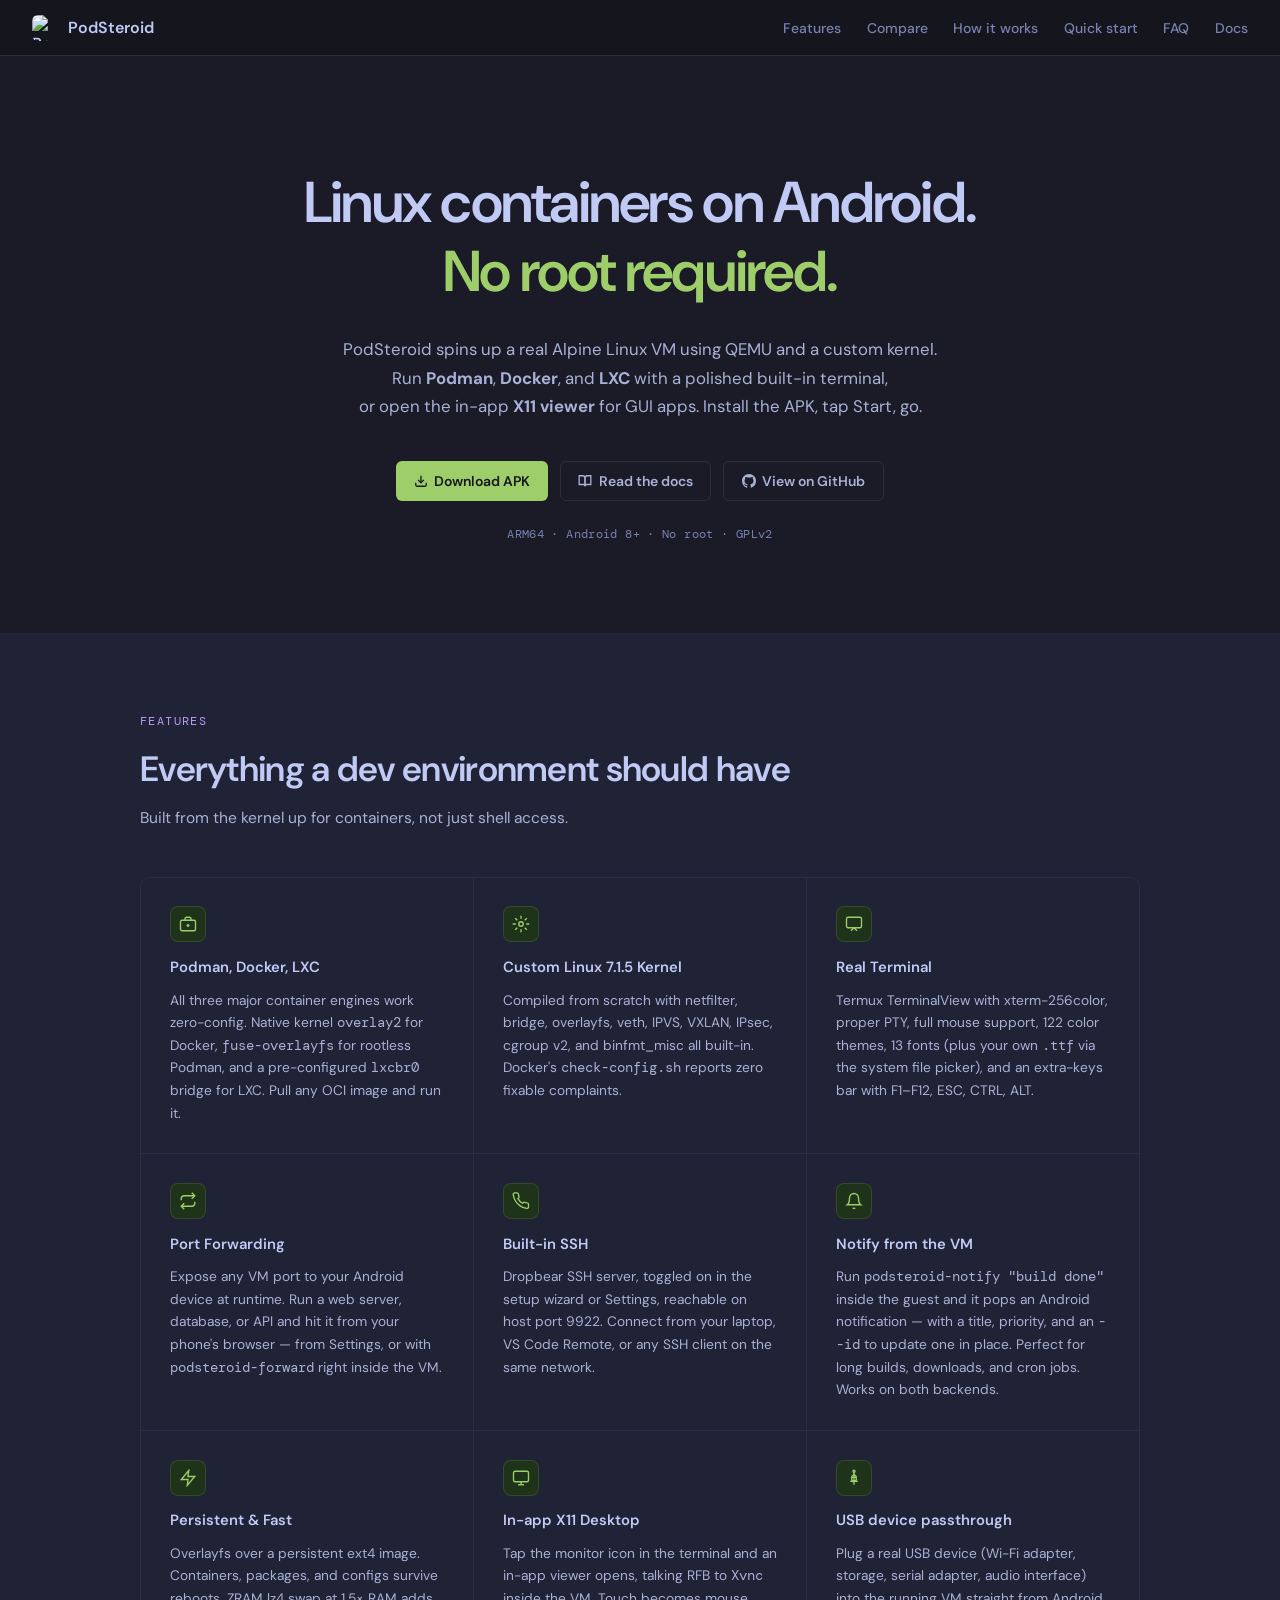
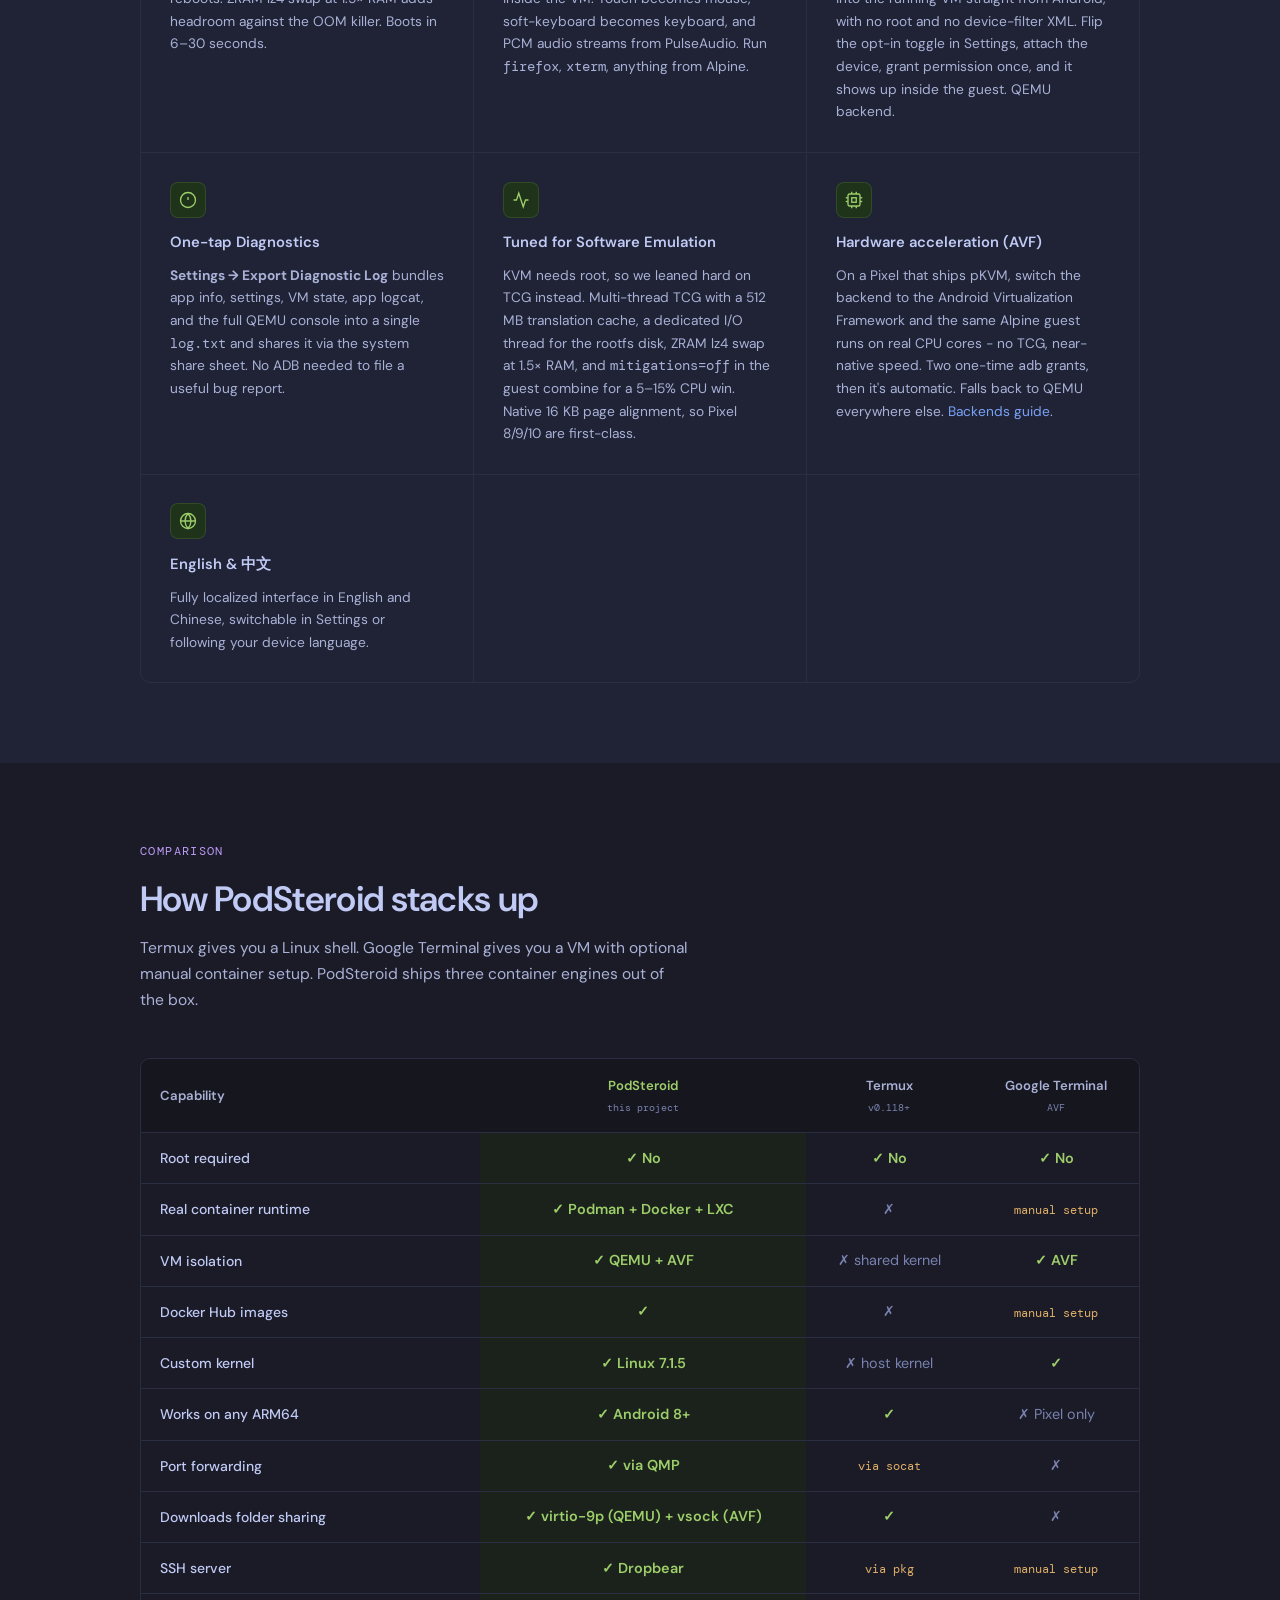
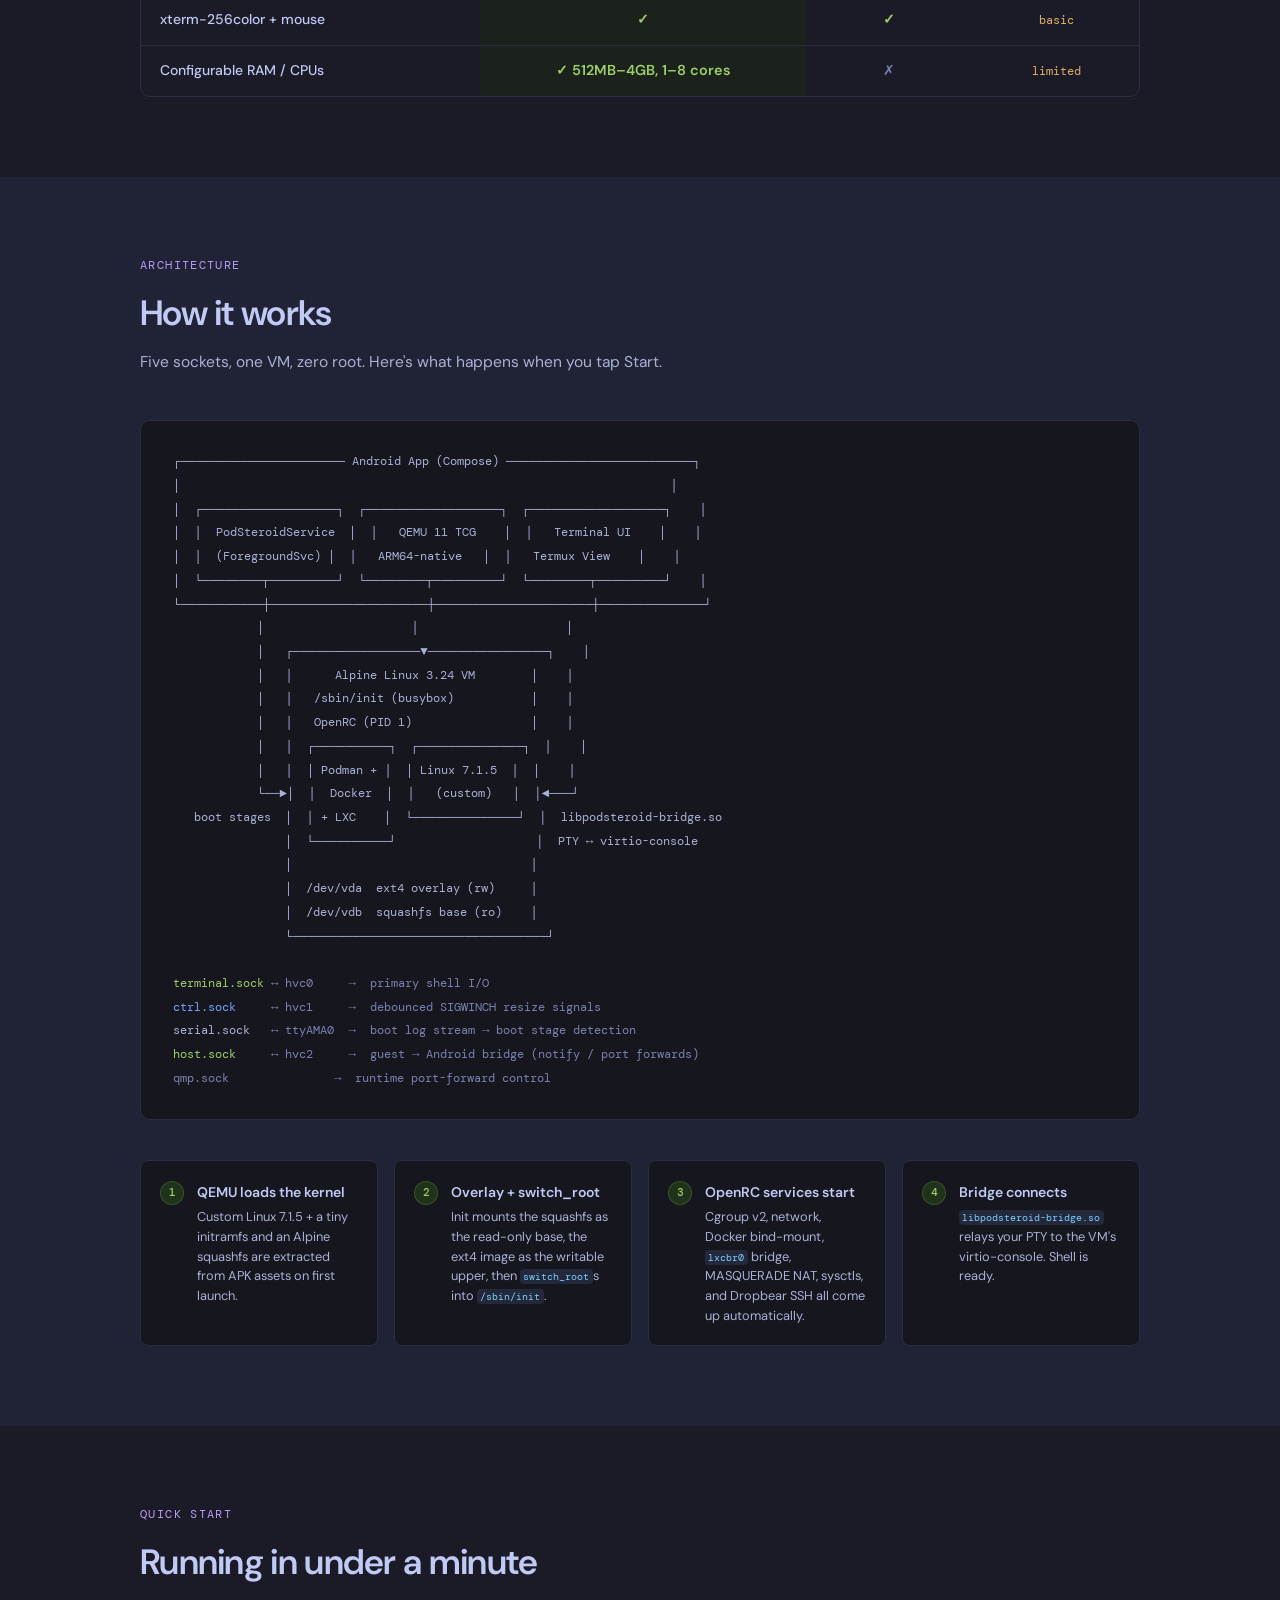
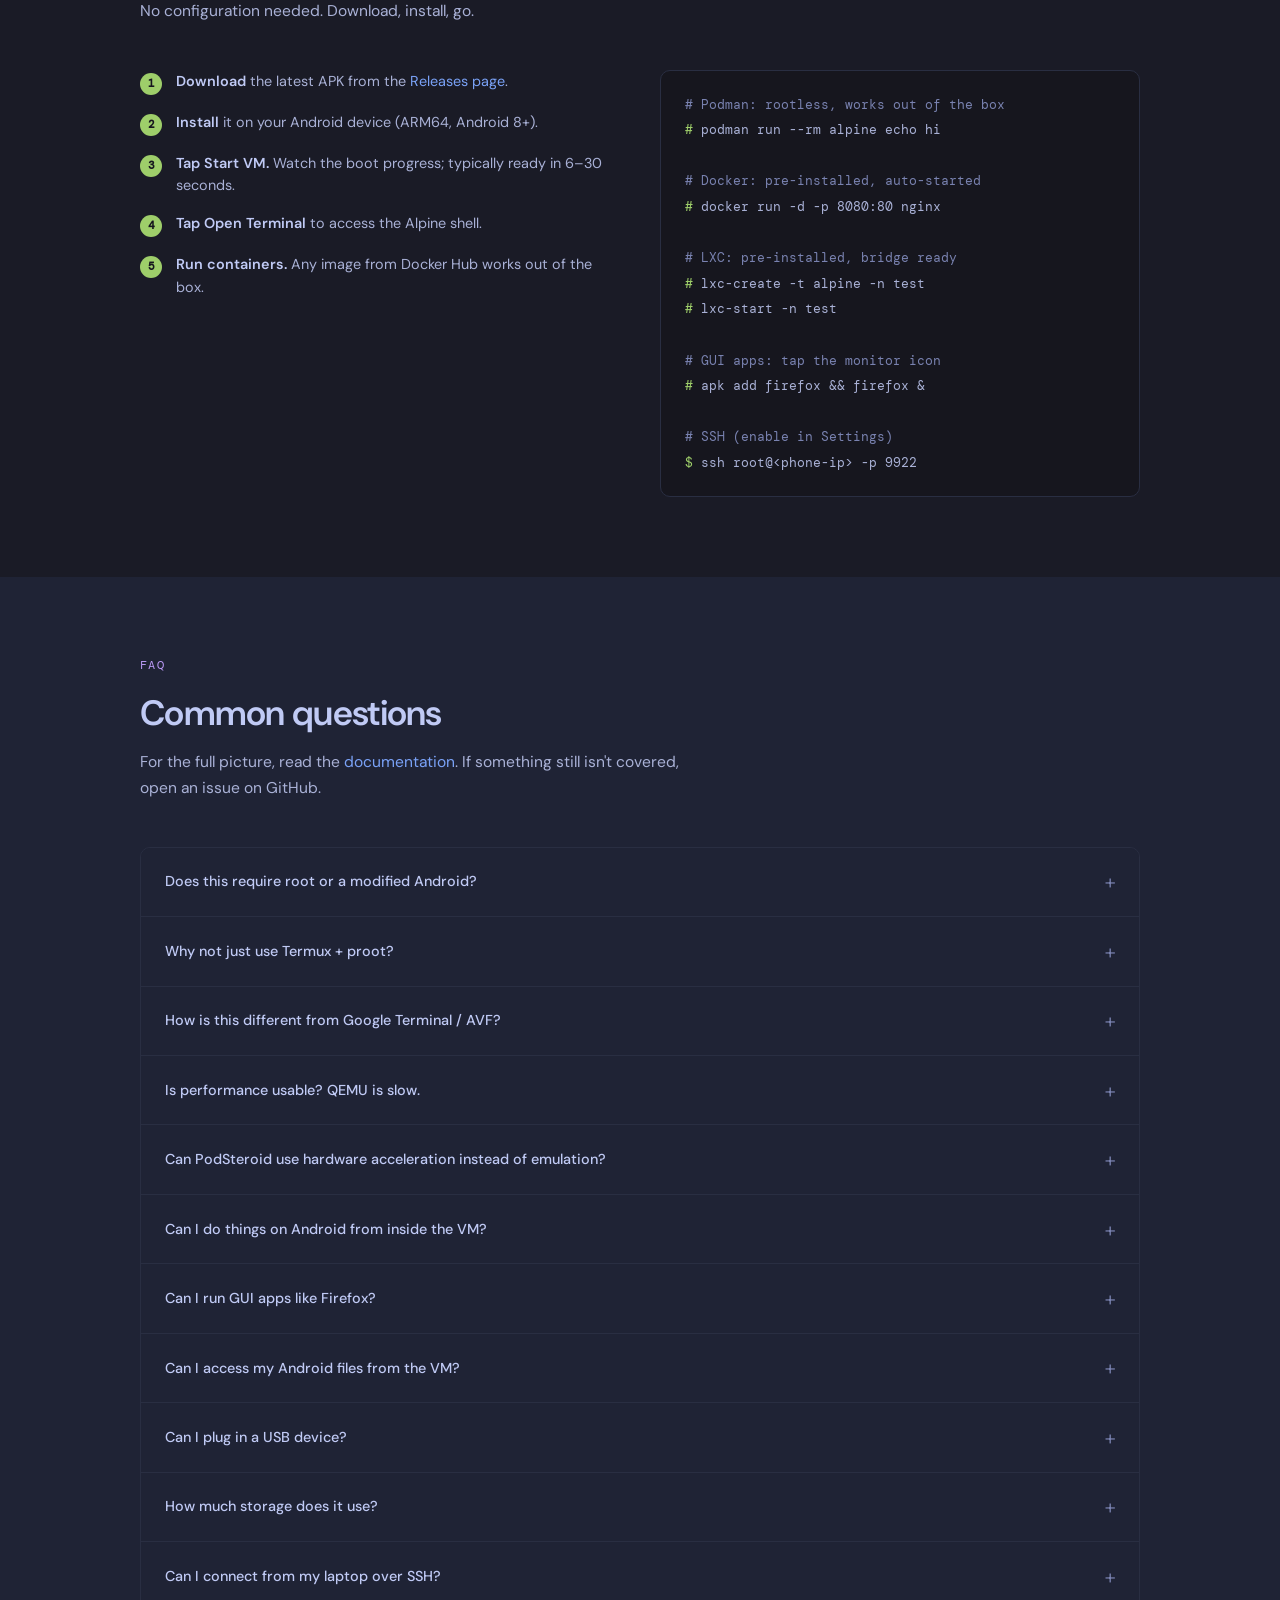
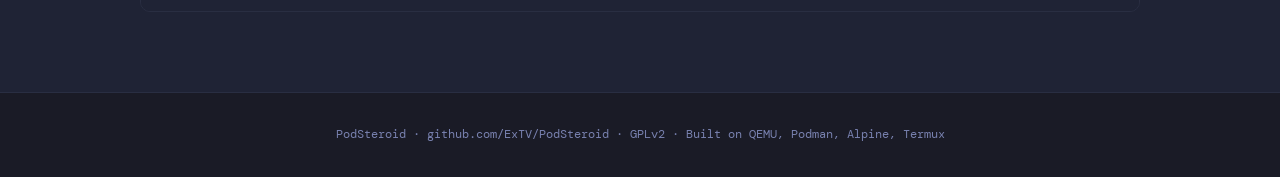
==== docs/index.html @ 6c3970c7 "Initial commit: PodSteroid — remote server management, Fleet & k3s on top of Podroid - Alpine Linux " ====
<!DOCTYPE html>
<html lang="en">
<head>
  <meta charset="UTF-8" />
  <meta name="viewport" content="width=device-width, initial-scale=1.0" />
  <title>PodSteroid: Linux containers on Android, no root required</title>
  <meta name="description" content="PodSteroid runs Podman, Docker, and LXC on Android in a real Alpine Linux VM with a custom Linux 7.1.5 kernel - via QEMU on any ARM64 device, or hardware-accelerated AVF (pKVM) on supported Pixels - plus an in-app X11 desktop for GUI apps. No root, no custom recovery." />
  <meta property="og:title" content="PodSteroid: Linux containers on Android, no root required" />
  <meta property="og:description" content="Spin up a real Alpine Linux VM with a full Podman runtime on any Android 8+ ARM64 device. QEMU software emulation everywhere, or near-native AVF (pKVM) acceleration on supported Pixels. No root, no Magisk." />
  <meta property="og:type" content="website" />
  <meta property="og:url" content="https://extv.github.io/PodSteroid/" />
  <meta property="og:image" content="https://extv.github.io/PodSteroid/logo.png" />
  <meta name="twitter:card" content="summary" />
  <meta name="twitter:title" content="PodSteroid" />
  <meta name="twitter:description" content="Linux containers on Android, no root required." />
  <meta name="twitter:image" content="https://extv.github.io/PodSteroid/logo.png" />
  <link rel="icon" type="image/png" href="logo.png" />
  <link rel="preconnect" href="https://fonts.googleapis.com" />
  <link rel="preconnect" href="https://fonts.gstatic.com" crossorigin />
  <link href="https://fonts.googleapis.com/css2?family=DM+Sans:ital,opsz,wght@0,9..40,300;0,9..40,400;0,9..40,500;0,9..40,600;1,9..40,400&family=DM+Mono:wght@400;500&display=swap" rel="stylesheet" />
  <style>
    *, *::before, *::after { box-sizing: border-box; margin: 0; padding: 0; }

    /* ── Tokyo Night palette ───────────────────────────── */
    :root {
      --bg:        #1a1b26;
      --bg-dark:   #16161e;
      --bg-card:   #1f2335;
      --bg-card2:  #24283b;
      --border:    #292e42;
      --text:      #c0caf5;
      --text-dim:  #a9b1d6;
      --muted:     #7982b0;
      --green:     #9ece6a;
      --green-dim: #1e3319;
      --blue:      #7aa2f7;
      --cyan:      #7dcfff;
      --yellow:    #e0af68;
      --red:       #f7768e;
      --purple:    #bb9af7;
    }

    html { scroll-behavior: smooth; }

    body {
      font-family: 'DM Sans', sans-serif;
      background: var(--bg);
      color: var(--text);
      line-height: 1.6;
      -webkit-font-smoothing: antialiased;
    }

    a { color: var(--blue); text-decoration: none; }
    a:hover { color: var(--cyan); text-decoration: underline; }

    code, pre, .mono { font-family: 'DM Mono', monospace; }

    /* ── NAV ───────────────────────────────────────────── */
    nav {
      position: sticky;
      top: 0;
      z-index: 100;
      display: flex;
      align-items: center;
      justify-content: space-between;
      padding: 0 2rem;
      height: 56px;
      background: rgb(22 22 30 / 0.9);
      backdrop-filter: blur(14px);
      border-bottom: 1px solid var(--border);
    }

    .nav-logo {
      display: flex;
      align-items: center;
      gap: 0.6rem;
      font-weight: 600;
      font-size: 1rem;
      color: var(--text);
      text-decoration: none !important;
    }

    .nav-logo img {
      width: 26px;
      height: 26px;
      border-radius: 6px;
    }

    .nav-links {
      display: flex;
      align-items: center;
      gap: 1.6rem;
      list-style: none;
    }

    .nav-links a {
      color: var(--muted);
      font-size: 0.875rem;
      font-weight: 500;
      white-space: nowrap;
      transition: color 0.15s;
    }

    .nav-links a:hover { color: var(--text-dim); text-decoration: none; }

    .btn {
      display: inline-flex;
      align-items: center;
      gap: 0.4rem;
      padding: 0.5rem 1.1rem;
      border-radius: 6px;
      font-size: 0.875rem;
      font-weight: 600;
      cursor: pointer;
      transition: opacity 0.15s, transform 0.1s;
      text-decoration: none !important;
      font-family: 'DM Sans', sans-serif;
    }

    .btn:hover { opacity: 0.85; transform: translateY(-1px); text-decoration: none; }
    .btn-primary { background: var(--green); color: var(--bg-dark); }
    .btn-ghost   { border: 1px solid var(--border); color: var(--text-dim); background: transparent; }
    .btn-ghost:hover { border-color: var(--muted); color: var(--text); }

    /* ── HERO ──────────────────────────────────────────── */
    #hero {
      padding: 7rem 2rem 5.5rem;
      text-align: center;
      max-width: 760px;
      margin: 0 auto;
    }

    h1 {
      font-size: clamp(2.4rem, 5vw, 3.6rem);
      font-weight: 600;
      line-height: 1.2;
      letter-spacing: -0.03em;
      text-wrap: balance;
      margin-bottom: 1.8rem;
      color: var(--text);
    }

    h1 em {
      font-style: normal;
      color: var(--green);
    }

    .hero-sub {
      font-size: 1.05rem;
      color: var(--text-dim);
      max-width: 100%;
      margin: 0 auto 2.5rem;
      text-wrap: pretty;
      line-height: 1.7;
    }

    .hero-actions {
      display: flex;
      gap: 0.75rem;
      justify-content: center;
      flex-wrap: wrap;
      margin-bottom: 1.5rem;
    }

    .hero-meta {
      font-size: 0.78rem;
      color: var(--muted);
      font-family: 'DM Mono', monospace;
      letter-spacing: 0.03em;
    }

    /* ── SECTIONS ──────────────────────────────────────── */
    section { padding: 5rem 2rem; }

    .container { max-width: 1000px; margin: 0 auto; }

    .section-label {
      font-size: 0.72rem;
      font-family: 'DM Mono', monospace;
      color: var(--purple);
      letter-spacing: 0.12em;
      text-transform: uppercase;
      margin-bottom: 0.6rem;
    }

    h2 {
      font-size: clamp(1.6rem, 3vw, 2.2rem);
      font-weight: 600;
      letter-spacing: -0.02em;
      margin-bottom: 0.55rem;
      color: var(--text);
    }

    .section-sub {
      color: var(--text-dim);
      max-width: 560px;
      font-size: 0.975rem;
      text-wrap: pretty;
      margin-bottom: 2.8rem;
      line-height: 1.65;
    }

    /* ── FEATURES ──────────────────────────────────────── */
    #features { background: var(--bg-card); }

    .features-grid {
      display: grid;
      grid-template-columns: repeat(3, 1fr);
      gap: 1px;
      background: var(--border);
      border: 1px solid var(--border);
      border-radius: 10px;
      overflow: hidden;
    }

    .feature-card {
      background: var(--bg-card);
      padding: 1.8rem;
      display: flex;
      flex-direction: column;
      gap: 0.55rem;
      transition: background 0.15s;
    }

    .feature-card:hover { background: var(--bg-card2); }

    .feature-icon {
      width: 36px;
      height: 36px;
      background: var(--green-dim);
      border: 1px solid rgba(158, 206, 106, 0.15);
      border-radius: 8px;
      display: flex;
      align-items: center;
      justify-content: center;
      margin-bottom: 0.3rem;
      color: var(--green);
    }

    .feature-card h3 {
      font-size: 0.925rem;
      font-weight: 600;
      color: var(--text);
    }

    .feature-card p {
      font-size: 0.858rem;
      color: var(--text-dim);
      line-height: 1.65;
    }

    /* Blank cells that complete the last grid row so trailing cells don't
       show the container's border colour. Card-coloured, non-interactive. */
    .feature-card.filler { pointer-events: none; }

    /* 13 cards: 3-col leaves 2 trailing cells, 2-col leaves 1, 1-col leaves 0.
       Show both fillers at 3-col, one at 2-col, none at 1-col. */
    @media (max-width: 900px) {
      .features-grid { grid-template-columns: repeat(2, 1fr); }
      .feature-card.filler-b { display: none; }
    }
    @media (max-width: 600px) {
      .features-grid { grid-template-columns: 1fr; }
      .feature-card.filler { display: none; }
    }

    /* ── COMPARISON ────────────────────────────────────── */
    #comparison { background: var(--bg); }

    .table-wrap {
      overflow-x: auto;
      border: 1px solid var(--border);
      border-radius: 10px;
    }

    table {
      width: 100%;
      border-collapse: collapse;
      font-size: 0.875rem;
    }

    thead { background: var(--bg-dark); }

    th {
      padding: 1rem 1.2rem;
      text-align: left;
      font-weight: 600;
      font-size: 0.82rem;
      color: var(--text-dim);
      border-bottom: 1px solid var(--border);
    }

    th:not(:first-child) { text-align: center; }
    th.col-podsteroid { color: var(--green); }

    td {
      padding: 0.85rem 1.2rem;
      border-bottom: 1px solid var(--border);
      color: var(--text-dim);
      vertical-align: middle;
    }

    tbody tr:hover td { background: rgb(36 40 59 / 0.5); }
    tr:last-child td  { border-bottom: none; }
    td:not(:first-child) { text-align: center; }

    td.row-label { color: var(--text); font-weight: 500; }
    td.col-podsteroid { background: rgb(28 39 20 / 0.6); }

    .check   { color: var(--green); font-size: 0.9rem; font-weight: 600; }
    .cross   { color: var(--muted); font-size: 0.9rem; }
    .partial { color: var(--yellow); font-size: 0.78rem; font-family: 'DM Mono', monospace; }

    .col-header-wrap {
      display: flex;
      flex-direction: column;
      align-items: center;
      gap: 0.2rem;
    }

    .col-badge {
      font-size: 0.65rem;
      font-weight: 400;
      color: var(--muted);
      font-family: 'DM Mono', monospace;
    }

    /* ── HOW IT WORKS ──────────────────────────────────── */
    #how { background: var(--bg-card); }

    .arch-diagram {
      background: var(--bg-dark);
      border: 1px solid var(--border);
      border-radius: 10px;
      padding: 1.8rem 2rem;
      font-family: 'DM Mono', monospace;
      font-size: 0.78rem;
      line-height: 1.9;
      color: var(--muted);
      overflow-x: auto;
      white-space: pre;
    }

    .arch-green { color: var(--green); }
    .arch-blue  { color: var(--blue); }
    .arch-white { color: var(--text-dim); }

    .steps {
      display: grid;
      grid-template-columns: repeat(auto-fill, minmax(220px, 1fr));
      gap: 1rem;
      margin-top: 2.5rem;
    }

    .step {
      background: var(--bg-dark);
      border: 1px solid var(--border);
      border-radius: 8px;
      padding: 1.2rem;
      display: flex;
      gap: 0.8rem;
    }

    .step-num {
      flex-shrink: 0;
      width: 24px;
      height: 24px;
      border-radius: 50%;
      background: var(--green-dim);
      border: 1px solid rgba(158, 206, 106, 0.2);
      color: var(--green);
      font-size: 0.7rem;
      font-family: 'DM Mono', monospace;
      font-weight: 500;
      display: flex;
      align-items: center;
      justify-content: center;
      flex-shrink: 0;
    }

    .step-body h4 {
      font-size: 0.875rem;
      font-weight: 600;
      margin-bottom: 0.25rem;
      color: var(--text);
    }

    .step-body p {
      font-size: 0.8rem;
      color: var(--text-dim);
      line-height: 1.55;
    }

    .step-body code {
      font-family: 'DM Mono', monospace;
      font-size: 0.78em;
      background: var(--bg-card2);
      color: var(--cyan);
      padding: 0.1em 0.35em;
      border-radius: 4px;
    }

    /* ── QUICK START ───────────────────────────────────── */
    #quickstart { background: var(--bg); }

    .qs-grid {
      display: grid;
      grid-template-columns: 1fr 1fr;
      gap: 2.5rem;
      align-items: start;
    }

    @media (max-width: 640px) {
      .qs-grid { grid-template-columns: 1fr; }
    }

    .qs-steps {
      display: flex;
      flex-direction: column;
      gap: 1rem;
    }

    .qs-step {
      display: flex;
      gap: 0.85rem;
      align-items: flex-start;
    }

    .qs-step-num {
      flex-shrink: 0;
      width: 22px;
      height: 22px;
      border-radius: 50%;
      background: var(--green);
      color: var(--bg-dark);
      font-size: 0.7rem;
      font-family: 'DM Mono', monospace;
      font-weight: 700;
      display: flex;
      align-items: center;
      justify-content: center;
      margin-top: 3px;
    }

    .qs-step p { font-size: 0.9rem; color: var(--text-dim); line-height: 1.55; }
    .qs-step strong { color: var(--text); font-weight: 600; }
    .qs-step a { color: var(--blue); }

    .code-block {
      background: var(--bg-dark);
      border: 1px solid var(--border);
      border-radius: 10px;
      padding: 1.3rem 1.5rem;
      font-family: 'DM Mono', monospace;
      font-size: 0.8rem;
      line-height: 2;
      color: var(--muted);
      overflow-x: auto;
      white-space: pre;
    }

    .c-prompt  { color: var(--green); user-select: none; }
    .c-comment { color: var(--muted); }
    .c-cmd     { color: var(--text-dim); }

    /* ── FAQ ───────────────────────────────────────────── */
    #faq { background: var(--bg-card); }

    .faq-list {
      border: 1px solid var(--border);
      border-radius: 10px;
      overflow: hidden;
    }

    details {
      border-bottom: 1px solid var(--border);
      background: var(--bg-card);
      transition: background 0.15s;
    }

    details[open] { background: var(--bg-card2); }
    details:last-child { border-bottom: none; }

    summary {
      padding: 1.1rem 1.5rem;
      font-size: 0.9rem;
      font-weight: 500;
      color: var(--text);
      cursor: pointer;
      list-style: none;
      display: flex;
      align-items: center;
      justify-content: space-between;
      gap: 1rem;
      transition: color 0.15s;
    }

    summary::-webkit-details-marker { display: none; }
    summary:hover { color: var(--blue); }

    summary::after {
      content: '+';
      font-size: 1.3rem;
      font-weight: 300;
      color: var(--muted);
      flex-shrink: 0;
    }

    details[open] summary::after { content: '−'; color: var(--blue); }

    .faq-answer {
      padding: 0 1.5rem 1.2rem;
      font-size: 0.875rem;
      color: var(--text-dim);
      line-height: 1.75;
    }

    .faq-answer code {
      background: var(--bg-dark);
      border: 1px solid var(--border);
      padding: 0.1em 0.4em;
      border-radius: 4px;
      font-size: 0.82em;
      color: var(--cyan);
    }

    /* ── FOOTER ────────────────────────────────────────── */
    footer {
      border-top: 1px solid var(--border);
      padding: 2rem;
      text-align: center;
      font-size: 0.78rem;
      color: var(--muted);
      font-family: 'DM Mono', monospace;
    }

    footer a { color: var(--muted); }
    footer a:hover { color: var(--text-dim); text-decoration: none; }

    /* ── RESPONSIVE ────────────────────────────────────── */
    @media (max-width: 600px) {
      nav .nav-links { display: none; }
      .arch-diagram  { font-size: 0.62rem; }
    }
  </style>
</head>
<body>

<!-- NAV -->
<nav>
  <a href="" class="nav-logo">
    <img src="logo.png" alt="PodSteroid" />
    PodSteroid
  </a>
  <ul class="nav-links">
    <li><a href="#features">Features</a></li>
    <li><a href="#comparison">Compare</a></li>
    <li><a href="#how">How it works</a></li>
    <li><a href="#quickstart">Quick start</a></li>
    <li><a href="#faq">FAQ</a></li>
    <li><a href="guide/">Docs</a></li>
  </ul>
</nav>

<!-- HERO -->
<section id="hero">
  <h1>Linux containers on Android.<br /><em>No root required.</em></h1>
  <p class="hero-sub">
    PodSteroid spins up a real Alpine Linux VM using QEMU and a custom&nbsp;kernel.<br />
    Run <strong>Podman</strong>, <strong>Docker</strong>, and <strong>LXC</strong> with a polished built-in terminal,<br />
    or open the in-app <strong>X11 viewer</strong> for GUI apps. Install the APK, tap Start, go.
  </p>
  <div class="hero-actions">
    <a href="/releases" class="btn btn-primary">
      <svg width="14" height="14" fill="none" stroke="currentColor" stroke-width="2.2" viewBox="0 0 24 24"><path d="M21 15v4a2 2 0 0 1-2 2H5a2 2 0 0 1-2-2v-4"/><polyline points="7 10 12 15 17 10"/><line x1="12" y1="15" x2="12" y2="3"/></svg>
      Download APK
    </a>
    <a href="guide/" class="btn btn-ghost">
      <svg width="14" height="14" fill="none" stroke="currentColor" stroke-width="2.2" viewBox="0 0 24 24"><path d="M2 3h6a4 4 0 0 1 4 4v14a3 3 0 0 0-3-3H2z"/><path d="M22 3h-6a4 4 0 0 0-4 4v14a3 3 0 0 1 3-3h7z"/></svg>
      Read the docs
    </a>
    <a href="" class="btn btn-ghost">
      <svg width="14" height="14" viewBox="0 0 24 24" fill="currentColor"><path d="M12 0C5.37 0 0 5.37 0 12c0 5.31 3.435 9.795 8.205 11.385.6.105.825-.255.825-.57 0-.285-.015-1.23-.015-2.235-3.015.555-3.795-.735-4.035-1.41-.135-.345-.72-1.41-1.23-1.695-.42-.225-1.02-.78-.015-.795.945-.015 1.62.87 1.845 1.23 1.08 1.815 2.805 1.305 3.495.99.105-.78.42-1.305.765-1.605-2.67-.3-5.46-1.335-5.46-5.925 0-1.305.465-2.385 1.23-3.225-.12-.3-.54-1.53.12-3.18 0 0 1.005-.315 3.3 1.23.96-.27 1.98-.405 3-.405s2.04.135 3 .405c2.295-1.56 3.3-1.23 3.3-1.23.66 1.65.24 2.88.12 3.18.765.84 1.23 1.905 1.23 3.225 0 4.605-2.805 5.625-5.475 5.925.435.375.81 1.095.81 2.22 0 1.605-.015 2.895-.015 3.3 0 .315.225.69.825.57A12.02 12.02 0 0 0 24 12c0-6.63-5.37-12-12-12z"/></svg>
      View on GitHub
    </a>
  </div>
  <p class="hero-meta">ARM64 · Android 8+ · No root · GPLv2</p>
</section>

<!-- FEATURES -->
<section id="features">
  <div class="container">
    <p class="section-label">Features</p>
    <h2>Everything a dev environment should have</h2>
    <p class="section-sub">Built from the kernel up for containers, not just shell access.</p>

    <div class="features-grid">

      <div class="feature-card">
        <div class="feature-icon">
          <svg width="18" height="18" fill="none" stroke="currentColor" stroke-width="1.8" viewBox="0 0 24 24"><rect x="2" y="7" width="20" height="14" rx="2"/><path d="M16 7V5a2 2 0 0 0-2-2h-4a2 2 0 0 0-2 2v2"/><line x1="12" y1="12" x2="12" y2="16"/><line x1="10" y1="14" x2="14" y2="14"/></svg>
        </div>
        <h3>Podman, Docker, LXC</h3>
        <p>All three major container engines work zero-config. Native kernel <code>overlay2</code> for Docker, <code>fuse-overlayfs</code> for rootless Podman, and a pre-configured <code>lxcbr0</code> bridge for LXC. Pull any OCI image and run it.</p>
      </div>

      <div class="feature-card">
        <div class="feature-icon">
          <svg width="18" height="18" fill="none" stroke="currentColor" stroke-width="1.8" viewBox="0 0 24 24"><circle cx="12" cy="12" r="3"/><path d="M12 1v4M12 19v4M4.22 4.22l2.83 2.83M16.95 16.95l2.83 2.83M1 12h4M19 12h4M4.22 19.78l2.83-2.83M16.95 7.05l2.83-2.83"/></svg>
        </div>
        <h3>Custom Linux 7.1.5 Kernel</h3>
        <p>Compiled from scratch with netfilter, bridge, overlayfs, veth, IPVS, VXLAN, IPsec, cgroup v2, and binfmt_misc all built-in. Docker's <code>check-config.sh</code> reports zero fixable complaints.</p>
      </div>

      <div class="feature-card">
        <div class="feature-icon">
          <svg width="18" height="18" fill="none" stroke="currentColor" stroke-width="1.8" viewBox="0 0 24 24"><rect x="2" y="3" width="20" height="14" rx="2"/><polyline points="8 21 12 17 16 21"/></svg>
        </div>
        <h3>Real Terminal</h3>
        <p>Termux TerminalView with xterm-256color, proper PTY, full mouse support, 122 color themes, 13 fonts (plus your own <code>.ttf</code> via the system file picker), and an extra-keys bar with F1–F12, ESC, CTRL, ALT.</p>
      </div>

      <div class="feature-card">
        <div class="feature-icon">
          <svg width="18" height="18" fill="none" stroke="currentColor" stroke-width="1.8" viewBox="0 0 24 24"><polyline points="17 1 21 5 17 9"/><path d="M3 11V9a4 4 0 0 1 4-4h14"/><polyline points="7 23 3 19 7 15"/><path d="M21 13v2a4 4 0 0 1-4 4H3"/></svg>
        </div>
        <h3>Port Forwarding</h3>
        <p>Expose any VM port to your Android device at runtime. Run a web server, database, or API and hit it from your phone's browser — from Settings, or with <code>podsteroid-forward</code> right inside the VM.</p>
      </div>

      <div class="feature-card">
        <div class="feature-icon">
          <svg width="18" height="18" fill="none" stroke="currentColor" stroke-width="1.8" viewBox="0 0 24 24"><path d="M22 16.92v3a2 2 0 0 1-2.18 2 19.79 19.79 0 0 1-8.63-3.07A19.5 19.5 0 0 1 4.69 12 19.79 19.79 0 0 1 1.63 3.42 2 2 0 0 1 3.6 1.24h3a2 2 0 0 1 2 1.72c.127.96.361 1.903.7 2.81a2 2 0 0 1-.45 2.11L7.91 8.84a16 16 0 0 0 6.29 6.29l.96-.96a2 2 0 0 1 2.11-.45c.907.339 1.85.573 2.81.7A2 2 0 0 1 22 16.92z"/></svg>
        </div>
        <h3>Built-in SSH</h3>
        <p>Dropbear SSH server, toggled on in the setup wizard or Settings, reachable on host port 9922. Connect from your laptop, VS Code Remote, or any SSH client on the same network.</p>
      </div>

      <div class="feature-card">
        <div class="feature-icon">
          <svg width="18" height="18" fill="none" stroke="currentColor" stroke-width="1.8" viewBox="0 0 24 24"><path d="M18 8A6 6 0 0 0 6 8c0 7-3 9-3 9h18s-3-2-3-9"/><path d="M13.73 21a2 2 0 0 1-3.46 0"/></svg>
        </div>
        <h3>Notify from the VM</h3>
        <p>Run <code>podsteroid-notify "build done"</code> inside the guest and it pops an Android notification — with a title, priority, and an <code>--id</code> to update one in place. Perfect for long builds, downloads, and cron jobs. Works on both backends.</p>
      </div>

      <div class="feature-card">
        <div class="feature-icon">
          <svg width="18" height="18" fill="none" stroke="currentColor" stroke-width="1.8" viewBox="0 0 24 24"><path d="M13 2L3 14h9l-1 8 10-12h-9l1-8z"/></svg>
        </div>
        <h3>Persistent &amp; Fast</h3>
        <p>Overlayfs over a persistent ext4 image. Containers, packages, and configs survive reboots. ZRAM lz4 swap at 1.5× RAM adds headroom against the OOM killer. Boots in 6–30 seconds.</p>
      </div>

      <div class="feature-card">
        <div class="feature-icon">
          <svg width="18" height="18" fill="none" stroke="currentColor" stroke-width="1.8" viewBox="0 0 24 24"><rect x="2" y="3" width="20" height="14" rx="2"/><line x1="8" y1="21" x2="16" y2="21"/><line x1="12" y1="17" x2="12" y2="21"/></svg>
        </div>
        <h3>In-app X11 Desktop</h3>
        <p>Tap the monitor icon in the terminal and an in-app viewer opens, talking RFB to <code>Xvnc</code> inside the VM. Touch becomes mouse, soft-keyboard becomes keyboard, and PCM audio streams from PulseAudio. Run <code>firefox</code>, <code>xterm</code>, anything from Alpine.</p>
      </div>

      <div class="feature-card">
        <div class="feature-icon">
          <svg width="18" height="18" fill="none" stroke="currentColor" stroke-width="1.8" viewBox="0 0 24 24"><circle cx="12" cy="3" r="1.4"/><path d="M12 4.4V21"/><path d="M8.5 10.5 12 7l3.5 3.5"/><rect x="9" y="11" width="6" height="4.5" rx="1"/><path d="M7 16.5h10"/></svg>
        </div>
        <h3>USB device passthrough</h3>
        <p>Plug a real USB device (Wi-Fi adapter, storage, serial adapter, audio interface) into the running VM straight from Android, with no root and no device-filter XML. Flip the opt-in toggle in Settings, attach the device, grant permission once, and it shows up inside the guest. QEMU backend.</p>
      </div>

      <div class="feature-card">
        <div class="feature-icon">
          <svg width="18" height="18" fill="none" stroke="currentColor" stroke-width="1.8" viewBox="0 0 24 24"><circle cx="12" cy="12" r="10"/><line x1="12" y1="8" x2="12" y2="12"/><line x1="12" y1="16" x2="12.01" y2="16"/></svg>
        </div>
        <h3>One-tap Diagnostics</h3>
        <p><strong>Settings → Export Diagnostic Log</strong> bundles app info, settings, VM state, app logcat, and the full QEMU console into a single <code>log.txt</code> and shares it via the system share sheet. No ADB needed to file a useful bug report.</p>
      </div>

      <div class="feature-card">
        <div class="feature-icon">
          <svg width="18" height="18" fill="none" stroke="currentColor" stroke-width="1.8" viewBox="0 0 24 24"><polyline points="22 12 18 12 15 21 9 3 6 12 2 12"/></svg>
        </div>
        <h3>Tuned for Software Emulation</h3>
        <p>KVM needs root, so we leaned hard on TCG instead. Multi-thread TCG with a 512 MB translation cache, a dedicated I/O thread for the rootfs disk, ZRAM lz4 swap at 1.5× RAM, and <code>mitigations=off</code> in the guest combine for a 5–15% CPU win. Native 16 KB page alignment, so Pixel 8/9/10 are first-class.</p>
      </div>

      <div class="feature-card">
        <div class="feature-icon">
          <svg width="18" height="18" fill="none" stroke="currentColor" stroke-width="1.8" viewBox="0 0 24 24"><rect x="4" y="4" width="16" height="16" rx="2"/><rect x="9" y="9" width="6" height="6"/><line x1="9" y1="1" x2="9" y2="4"/><line x1="15" y1="1" x2="15" y2="4"/><line x1="9" y1="20" x2="9" y2="23"/><line x1="15" y1="20" x2="15" y2="23"/><line x1="20" y1="9" x2="23" y2="9"/><line x1="20" y1="14" x2="23" y2="14"/><line x1="1" y1="9" x2="4" y2="9"/><line x1="1" y1="14" x2="4" y2="14"/></svg>
        </div>
        <h3>Hardware acceleration (AVF)</h3>
        <p>On a Pixel that ships pKVM, switch the backend to the Android Virtualization Framework and the same Alpine guest runs on real CPU cores - no TCG, near-native speed. Two one-time <code>adb</code> grants, then it's automatic. Falls back to QEMU everywhere else. <a href="guide/backends.html">Backends guide</a>.</p>
      </div>

      <div class="feature-card">
        <div class="feature-icon">
          <svg width="18" height="18" fill="none" stroke="currentColor" stroke-width="1.8" viewBox="0 0 24 24"><circle cx="12" cy="12" r="10"/><line x1="2" y1="12" x2="22" y2="12"/><path d="M12 2a15.3 15.3 0 0 1 4 10 15.3 15.3 0 0 1-4 10 15.3 15.3 0 0 1-4-10 15.3 15.3 0 0 1 4-10z"/></svg>
        </div>
        <h3>English &amp; 中文</h3>
        <p>Fully localized interface in English and Chinese, switchable in Settings or following your device language.</p>
      </div>

      <div class="feature-card filler filler-a" aria-hidden="true"></div>
      <div class="feature-card filler filler-b" aria-hidden="true"></div>

    </div>
  </div>
</section>

<!-- COMPARISON -->
<section id="comparison">
  <div class="container">
    <p class="section-label">Comparison</p>
    <h2>How PodSteroid stacks up</h2>
    <p class="section-sub">Termux gives you a Linux shell. Google Terminal gives you a VM with optional manual container setup. PodSteroid ships three container engines out of the box.</p>

    <div class="table-wrap">
      <table>
        <thead>
          <tr>
            <th style="width:34%">Capability</th>
            <th class="col-podsteroid">
              <div class="col-header-wrap">
                PodSteroid
                <span class="col-badge">this project</span>
              </div>
            </th>
            <th>
              <div class="col-header-wrap">
                Termux
                <span class="col-badge">v0.118+</span>
              </div>
            </th>
            <th>
              <div class="col-header-wrap">
                Google Terminal
                <span class="col-badge">AVF</span>
              </div>
            </th>
          </tr>
        </thead>
        <tbody>
          <tr>
            <td class="row-label">Root required</td>
            <td class="col-podsteroid"><span class="check">✓ No</span></td>
            <td><span class="check">✓ No</span></td>
            <td><span class="check">✓ No</span></td>
          </tr>
          <tr>
            <td class="row-label">Real container runtime</td>
            <td class="col-podsteroid"><span class="check">✓ Podman + Docker + LXC</span></td>
            <td><span class="cross">✗</span></td>
            <td><span class="partial">manual setup</span></td>
          </tr>
          <tr>
            <td class="row-label">VM isolation</td>
            <td class="col-podsteroid"><span class="check">✓ QEMU + AVF</span></td>
            <td><span class="cross">✗ shared kernel</span></td>
            <td><span class="check">✓ AVF</span></td>
          </tr>
          <tr>
            <td class="row-label">Docker Hub images</td>
            <td class="col-podsteroid"><span class="check">✓</span></td>
            <td><span class="cross">✗</span></td>
            <td><span class="partial">manual setup</span></td>
          </tr>
          <tr>
            <td class="row-label">Custom kernel</td>
            <td class="col-podsteroid"><span class="check">✓ Linux 7.1.5</span></td>
            <td><span class="cross">✗ host kernel</span></td>
            <td><span class="check">✓</span></td>
          </tr>
          <tr>
            <td class="row-label">Works on any ARM64</td>
            <td class="col-podsteroid"><span class="check">✓ Android 8+</span></td>
            <td><span class="check">✓</span></td>
            <td><span class="cross">✗ Pixel only</span></td>
          </tr>
          <tr>
            <td class="row-label">Port forwarding</td>
            <td class="col-podsteroid"><span class="check">✓ via QMP</span></td>
            <td><span class="partial">via socat</span></td>
            <td><span class="cross">✗</span></td>
          </tr>
          <tr>
            <td class="row-label">Downloads folder sharing</td>
            <td class="col-podsteroid"><span class="check">✓ virtio-9p (QEMU) + vsock (AVF)</span></td>
            <td><span class="check">✓</span></td>
            <td><span class="cross">✗</span></td>
          </tr>
          <tr>
            <td class="row-label">SSH server</td>
            <td class="col-podsteroid"><span class="check">✓ Dropbear</span></td>
            <td><span class="partial">via pkg</span></td>
            <td><span class="partial">manual setup</span></td>
          </tr>
          <tr>
            <td class="row-label">xterm-256color + mouse</td>
            <td class="col-podsteroid"><span class="check">✓</span></td>
            <td><span class="check">✓</span></td>
            <td><span class="partial">basic</span></td>
          </tr>
          <tr>
            <td class="row-label">Configurable RAM / CPUs</td>
            <td class="col-podsteroid"><span class="check">✓ 512MB–4GB, 1–8 cores</span></td>
            <td><span class="cross">✗</span></td>
            <td><span class="partial">limited</span></td>
          </tr>
        </tbody>
      </table>
    </div>
  </div>
</section>

<!-- HOW IT WORKS -->
<section id="how">
  <div class="container">
    <p class="section-label">Architecture</p>
    <h2>How it works</h2>
    <p class="section-sub">Five sockets, one VM, zero root. Here's what happens when you tap Start.</p>

    <div class="arch-diagram"><span class="arch-white">┌────────────────────── Android App (Compose) ─────────────────────────┐
│                                                                      │
│  ┌──────────────────┐  ┌──────────────────┐  ┌──────────────────┐    │
│  │  PodSteroidService  │  │   QEMU 11 TCG    │  │   Terminal UI    │    │
│  │  (ForegroundSvc) │  │   ARM64-native   │  │   Termux View    │    │
│  └────────┬─────────┘  └────────┬─────────┘  └────────┬─────────┘    │
└───────────┼─────────────────────┼─────────────────────┼──────────────┘
            │                     │                     │
            │   ┌─────────────────▼────────────────┐    │
            │   │      Alpine Linux 3.24 VM        │    │
            │   │   /sbin/init (busybox)           │    │
            │   │   OpenRC (PID 1)                 │    │
            │   │  ┌──────────┐  ┌──────────────┐  │    │
            │   │  │ Podman + │  │ Linux 7.1.5  │  │    │
            └──►│  │  Docker  │  │   (custom)   │  │◄───┘
   boot stages  │  │ + LXC    │  └──────────────┘  │  libpodsteroid-bridge.so
                │  └──────────┘                    │  PTY ↔ virtio-console
                │                                  │
                │  /dev/vda  ext4 overlay (rw)     │
                │  /dev/vdb  squashfs base (ro)    │
                └──────────────────────────────────┘</span>

<span class="arch-green">terminal.sock</span> ↔ hvc0     →  primary shell I/O
<span class="arch-blue">ctrl.sock    </span> ↔ hvc1     →  debounced SIGWINCH resize signals
<span class="arch-white">serial.sock  </span> ↔ ttyAMA0  →  boot log stream → boot stage detection
<span class="arch-green">host.sock    </span> ↔ hvc2     →  guest → Android bridge (notify / port forwards)
qmp.sock               →  runtime port-forward control</div>

    <div class="steps">
      <div class="step">
        <div class="step-num">1</div>
        <div class="step-body">
          <h4>QEMU loads the kernel</h4>
          <p>Custom Linux 7.1.5 + a tiny initramfs and an Alpine squashfs are extracted from APK assets on first launch.</p>
        </div>
      </div>
      <div class="step">
        <div class="step-num">2</div>
        <div class="step-body">
          <h4>Overlay + switch_root</h4>
          <p>Init mounts the squashfs as the read-only base, the ext4 image as the writable upper, then <code>switch_root</code>s into <code>/sbin/init</code>.</p>
        </div>
      </div>
      <div class="step">
        <div class="step-num">3</div>
        <div class="step-body">
          <h4>OpenRC services start</h4>
          <p>Cgroup v2, network, Docker bind-mount, <code>lxcbr0</code> bridge, MASQUERADE NAT, sysctls, and Dropbear SSH all come up automatically.</p>
        </div>
      </div>
      <div class="step">
        <div class="step-num">4</div>
        <div class="step-body">
          <h4>Bridge connects</h4>
          <p><code>libpodsteroid-bridge.so</code> relays your PTY to the VM's virtio-console. Shell is ready.</p>
        </div>
      </div>
    </div>
  </div>
</section>

<!-- QUICK START -->
<section id="quickstart">
  <div class="container">
    <p class="section-label">Quick start</p>
    <h2>Running in under a minute</h2>
    <p class="section-sub">No configuration needed. Download, install, go.</p>

    <div class="qs-grid">
      <div class="qs-steps">
        <div class="qs-step">
          <div class="qs-step-num">1</div>
          <p><strong>Download</strong> the latest APK from the <a href="/releases">Releases page</a>.</p>
        </div>
        <div class="qs-step">
          <div class="qs-step-num">2</div>
          <p><strong>Install</strong> it on your Android device (ARM64, Android 8+).</p>
        </div>
        <div class="qs-step">
          <div class="qs-step-num">3</div>
          <p><strong>Tap Start VM.</strong> Watch the boot progress; typically ready in 6–30 seconds.</p>
        </div>
        <div class="qs-step">
          <div class="qs-step-num">4</div>
          <p><strong>Tap Open Terminal</strong> to access the Alpine shell.</p>
        </div>
        <div class="qs-step">
          <div class="qs-step-num">5</div>
          <p><strong>Run containers.</strong> Any image from Docker Hub works out of the box.</p>
        </div>
      </div>

      <div class="code-block"><span class="c-comment"># Podman: rootless, works out of the box</span>
<span class="c-prompt"># </span><span class="c-cmd">podman run --rm alpine echo hi</span>

<span class="c-comment"># Docker: pre-installed, auto-started</span>
<span class="c-prompt"># </span><span class="c-cmd">docker run -d -p 8080:80 nginx</span>

<span class="c-comment"># LXC: pre-installed, bridge ready</span>
<span class="c-prompt"># </span><span class="c-cmd">lxc-create -t alpine -n test</span>
<span class="c-prompt"># </span><span class="c-cmd">lxc-start -n test</span>

<span class="c-comment"># GUI apps: tap the monitor icon</span>
<span class="c-prompt"># </span><span class="c-cmd">apk add firefox &amp;&amp; firefox &amp;</span>

<span class="c-comment"># SSH (enable in Settings)</span>
<span class="c-prompt">$ </span><span class="c-cmd">ssh root@&lt;phone-ip&gt; -p 9922</span></div>
    </div>
  </div>
</section>

<!-- FAQ -->
<section id="faq">
  <div class="container">
    <p class="section-label">FAQ</p>
    <h2>Common questions</h2>
    <p class="section-sub">For the full picture, read the <a href="guide/">documentation</a>. If something still isn't covered, open an issue on GitHub.</p>

    <div class="faq-list">

      <details>
        <summary>Does this require root or a modified Android?</summary>
        <div class="faq-answer">
          No. PodSteroid runs entirely in userspace using QEMU's TCG (software emulation). No root, no custom recovery, no Magisk. Any stock Android 8+ ARM64 device works.
        </div>
      </details>

      <details>
        <summary>Why not just use Termux + proot?</summary>
        <div class="faq-answer">
          Termux is great for a Linux shell, but it runs on Android's host kernel. That kernel doesn't have the namespaces, cgroups, or netfilter rules needed for real containers. <code>proot</code> is a chroot emulation; containers built for Docker, Podman, or LXC won't work reliably. PodSteroid runs a real VM with its own custom kernel, so every OCI image from Docker Hub just works.
        </div>
      </details>

      <details>
        <summary>How is this different from Google Terminal / AVF?</summary>
        <div class="faq-answer">
          Google's Terminal app uses Android Virtualization Framework (AVF), a system-level hypervisor available only on recent Pixel devices. It gives you a Debian VM but no container runtime and limited configurability. PodSteroid runs on <em>any</em> ARM64 Android 8+ device via QEMU TCG (software emulation), and on a Pixel that ships pKVM it can use AVF too for near-native speed - the same Alpine guest either way. It ships with three container engines, port forwarding, SSH, an in-app X11 desktop, and a configurable terminal.
        </div>
      </details>

      <details>
        <summary>Is performance usable? QEMU is slow.</summary>
        <div class="faq-answer">
          TCG is software emulation, so compute-heavy workloads are slower than native. PodSteroid ships several optimizations: a 256–512 MB translation cache, a dedicated I/O thread for virtio-blk (big win for image pulls), ZRAM lz4 swap at 1.5× RAM, and <code>mitigations=off</code> in the guest kernel for a 5–15% CPU gain. For typical dev tasks like running a web server, a database, or CLI tools, it's very usable. On a Pixel that ships pKVM you can switch to the <a href="guide/backends.html">AVF backend</a> for near-native CPU speed.
        </div>
      </details>

      <details>
        <summary>Can PodSteroid use hardware acceleration instead of emulation?</summary>
        <div class="faq-answer">
          Yes, on devices that ship pKVM (Pixel 8 and later, and any other device whose maker enables it). Set the backend to AVF in Settings and PodSteroid runs the guest on real CPU cores through the Android Virtualization Framework - no TCG translation, near-native speed. It needs two one-time <code>adb</code> permission grants (or Shizuku, no PC required); after that, Auto mode picks AVF when available and falls back to QEMU everywhere else. Still no root. See the <a href="guide/backends.html">Backends guide</a> for setup.
        </div>
      </details>

      <details>
        <summary>Can I do things on Android from inside the VM?</summary>
        <div class="faq-answer">
          Yes. Two CLIs ship in the guest: <code>podsteroid-notify "build done"</code> pops an Android notification (with a title, priority, and an <code>--id</code> to update one in place), and <code>podsteroid-forward 8888 80</code> adds a port-forward rule without opening Settings. Both work on either backend and are handy for long builds, downloads, and cron jobs. See <a href="guide/networking.html">Networking &amp; ports</a>.
        </div>
      </details>

      <details>
        <summary>Can I run GUI apps like Firefox?</summary>
        <div class="faq-answer">
          Yes. Tap the monitor icon in the terminal's top bar to open the in-app X11 viewer. It speaks RFB 3.8 to <code>Xvnc</code> running inside the VM and streams audio from PulseAudio. Then just <code>apk add firefox</code> (or anything else from the Alpine repos) and launch it from the shell. Touch becomes mouse, the soft-keyboard becomes keyboard, and the picture letterboxes to your phone's aspect ratio.
        </div>
      </details>

      <details>
        <summary>Can I access my Android files from the VM?</summary>
        <div class="faq-answer">
          Yes. Toggle <strong>Downloads folder sharing</strong> in Settings and the Android Downloads folder is exposed to the VM on both backends - via <code>virtio-9p</code> on QEMU, and via an in-process 9p2000.L server over vsock on AVF - mounted inside the guest at <code>/mnt/downloads</code>. It's bidirectional: files you drop in Downloads on the phone show up there immediately, and anything the VM writes to <code>/mnt/downloads</code> appears back in Downloads.
        </div>
      </details>

      <details>
        <summary>Can I plug in a USB device?</summary>
        <div class="faq-answer">
          Yes, on the QEMU backend. Enable <strong>USB passthrough</strong> in Settings (it adds a USB controller at boot, so set it while the VM is stopped), then attach a device through a USB-C hub or OTG adapter. Android asks for permission once per device, and it then appears inside the guest while PodSteroid is running. Works with Wi-Fi adapters, storage, serial adapters, audio interfaces, and more. Not available on the AVF backend, which has no channel to hand the device to the VM.
        </div>
      </details>

      <details>
        <summary>How much storage does it use?</summary>
        <div class="faq-answer">
          The APK is ~200 MB (QEMU + kernel + initramfs + Alpine squashfs + fonts). On first launch you choose a VM disk size between 2 GB and 64 GB; this is a sparse <code>storage.img</code> that only grows as you pull images and install packages.
        </div>
      </details>

      <details>
        <summary>Can I connect from my laptop over SSH?</summary>
        <div class="faq-answer">
          Yes. Turn SSH on in the setup wizard or later in Settings, and Dropbear is reachable on host port 9922 (it forwards to the guest's port 22; an unprivileged Android app can't bind ports below 1024, which is why it's 9922 and not 22). As long as your laptop and phone are on the same network, <code>ssh root@&lt;phone-ip&gt; -p 9922</code> gives you a remote shell. Useful for VS Code Remote or any SSH client.
        </div>
      </details>

    </div>
  </div>
</section>

<!-- FOOTER -->
<footer>
  <p>
    PodSteroid · <a href="">github.com/ExTV/PodSteroid</a> · GPLv2 ·
    Built on <a href="https://www.qemu.org">QEMU</a>, <a href="https://podman.io">Podman</a>, <a href="https://alpinelinux.org">Alpine</a>, <a href="https://github.com/termux/termux-app">Termux</a>
  </p>
</footer>

</body>
</html>
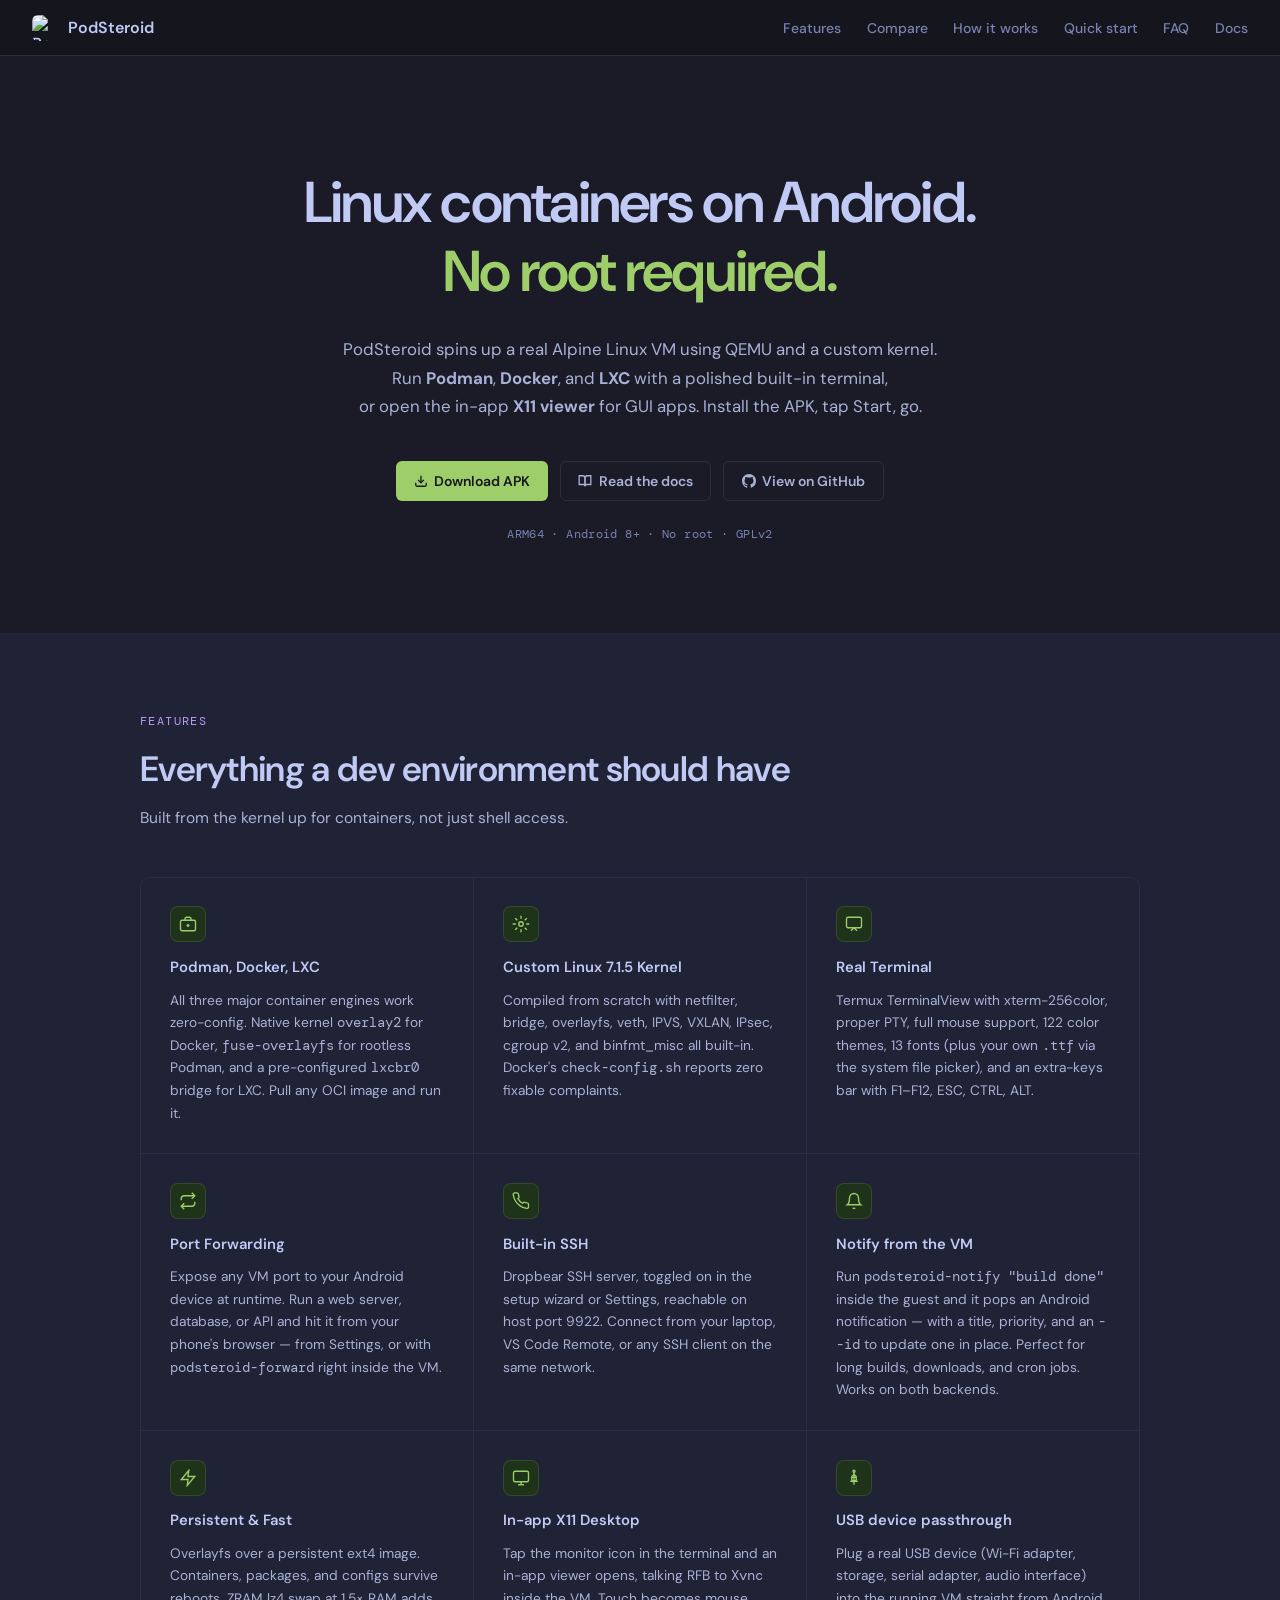
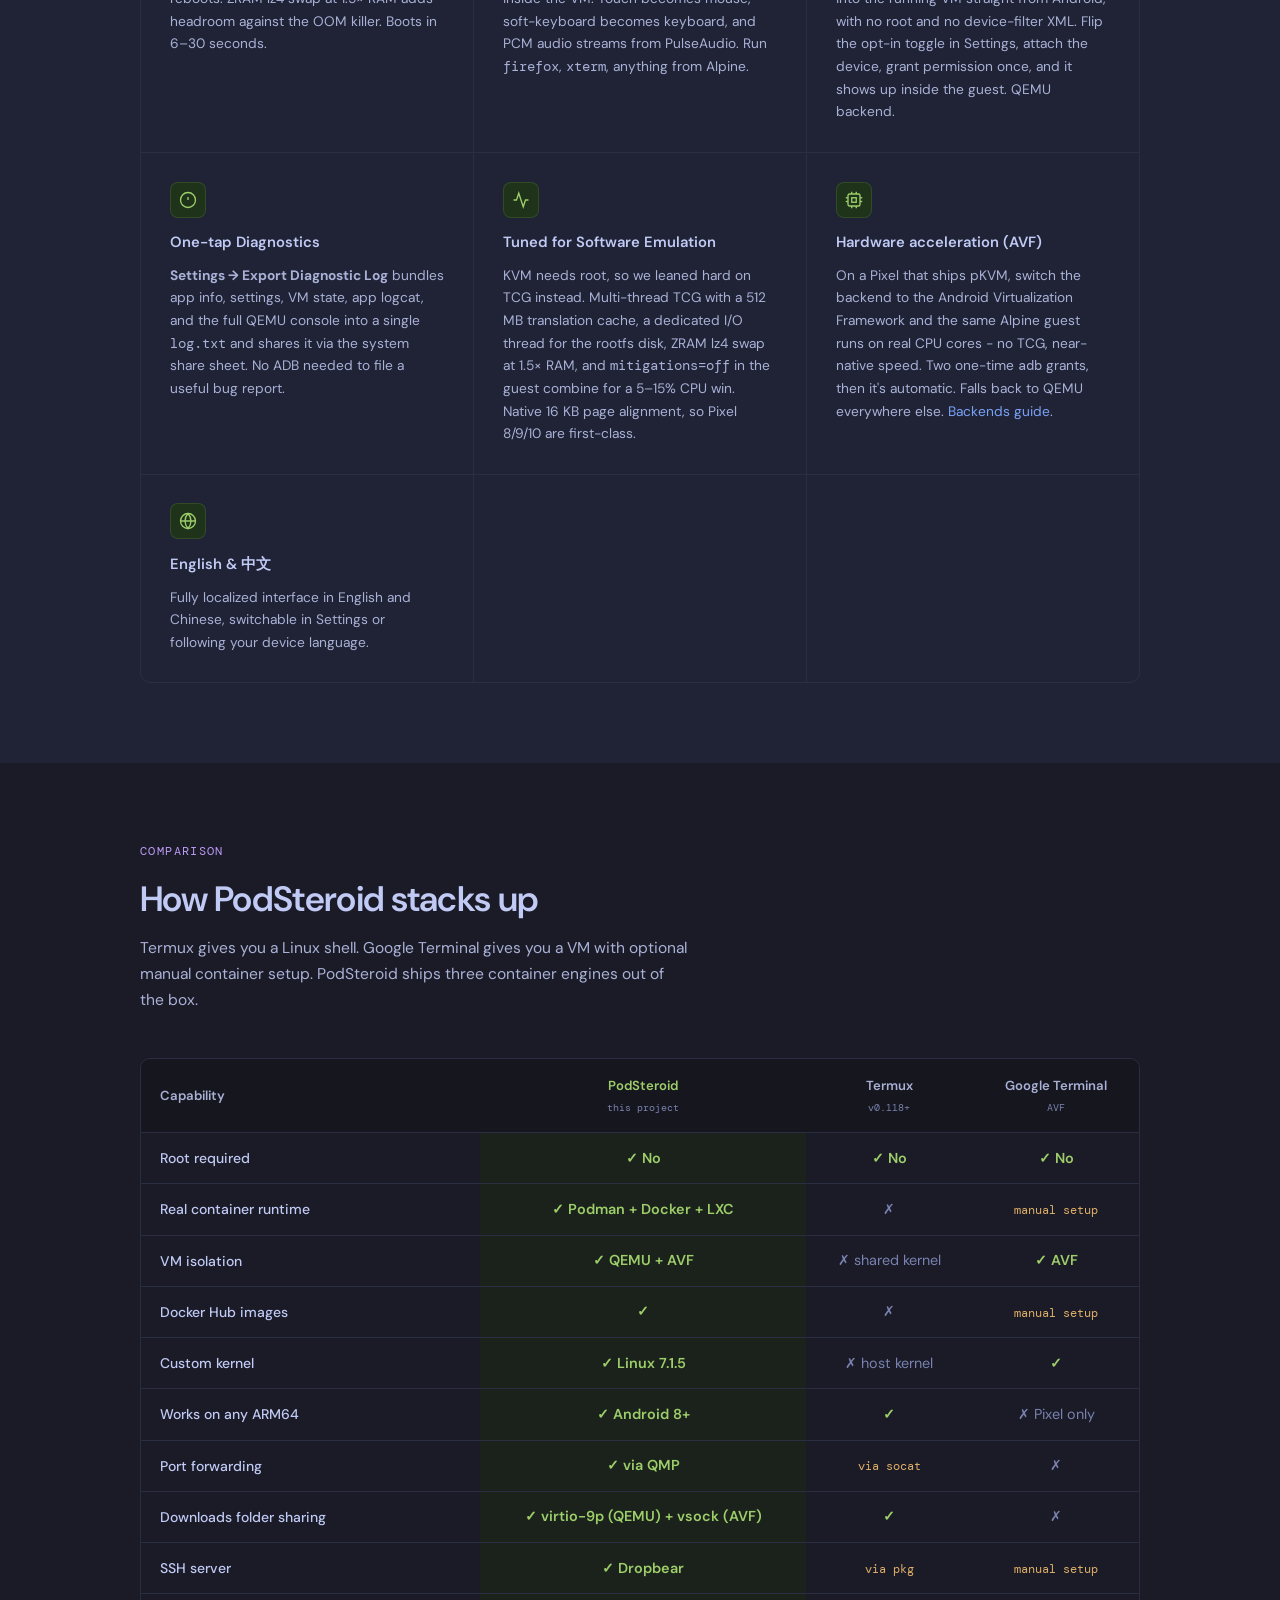
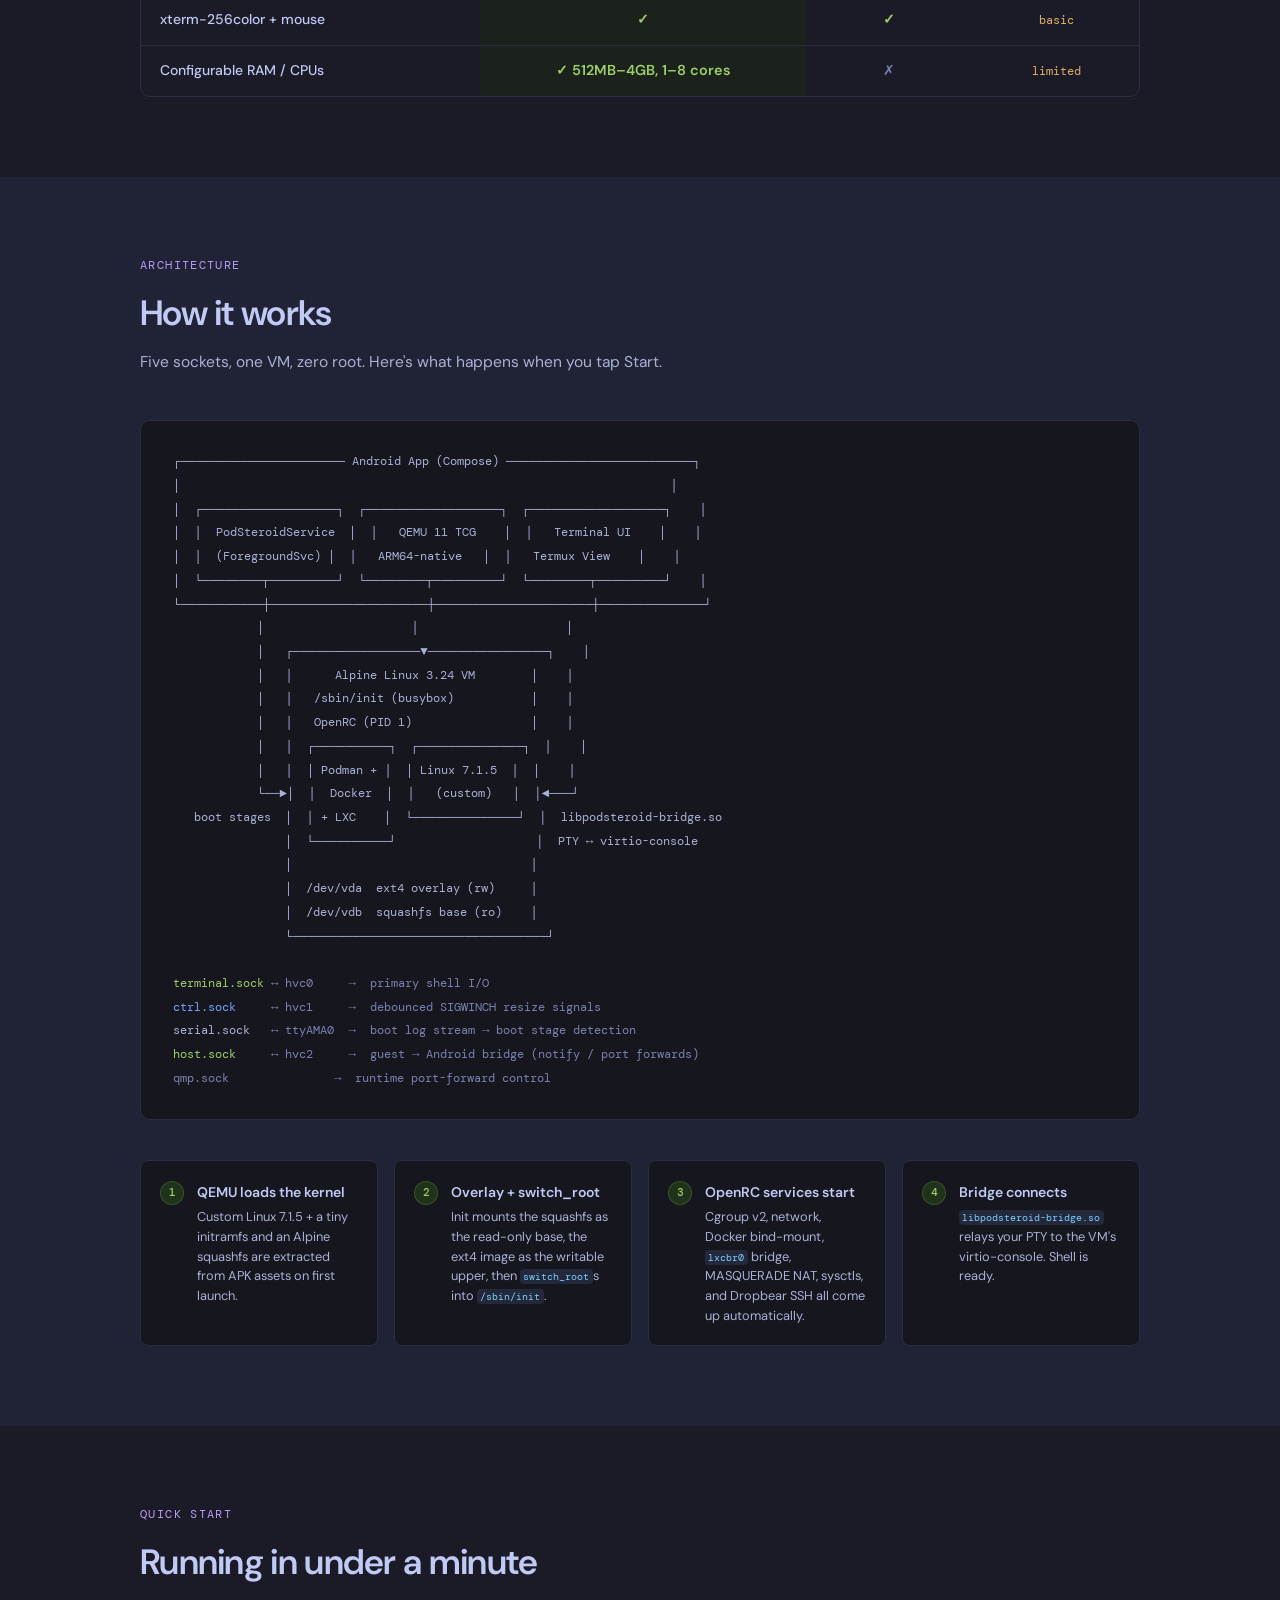
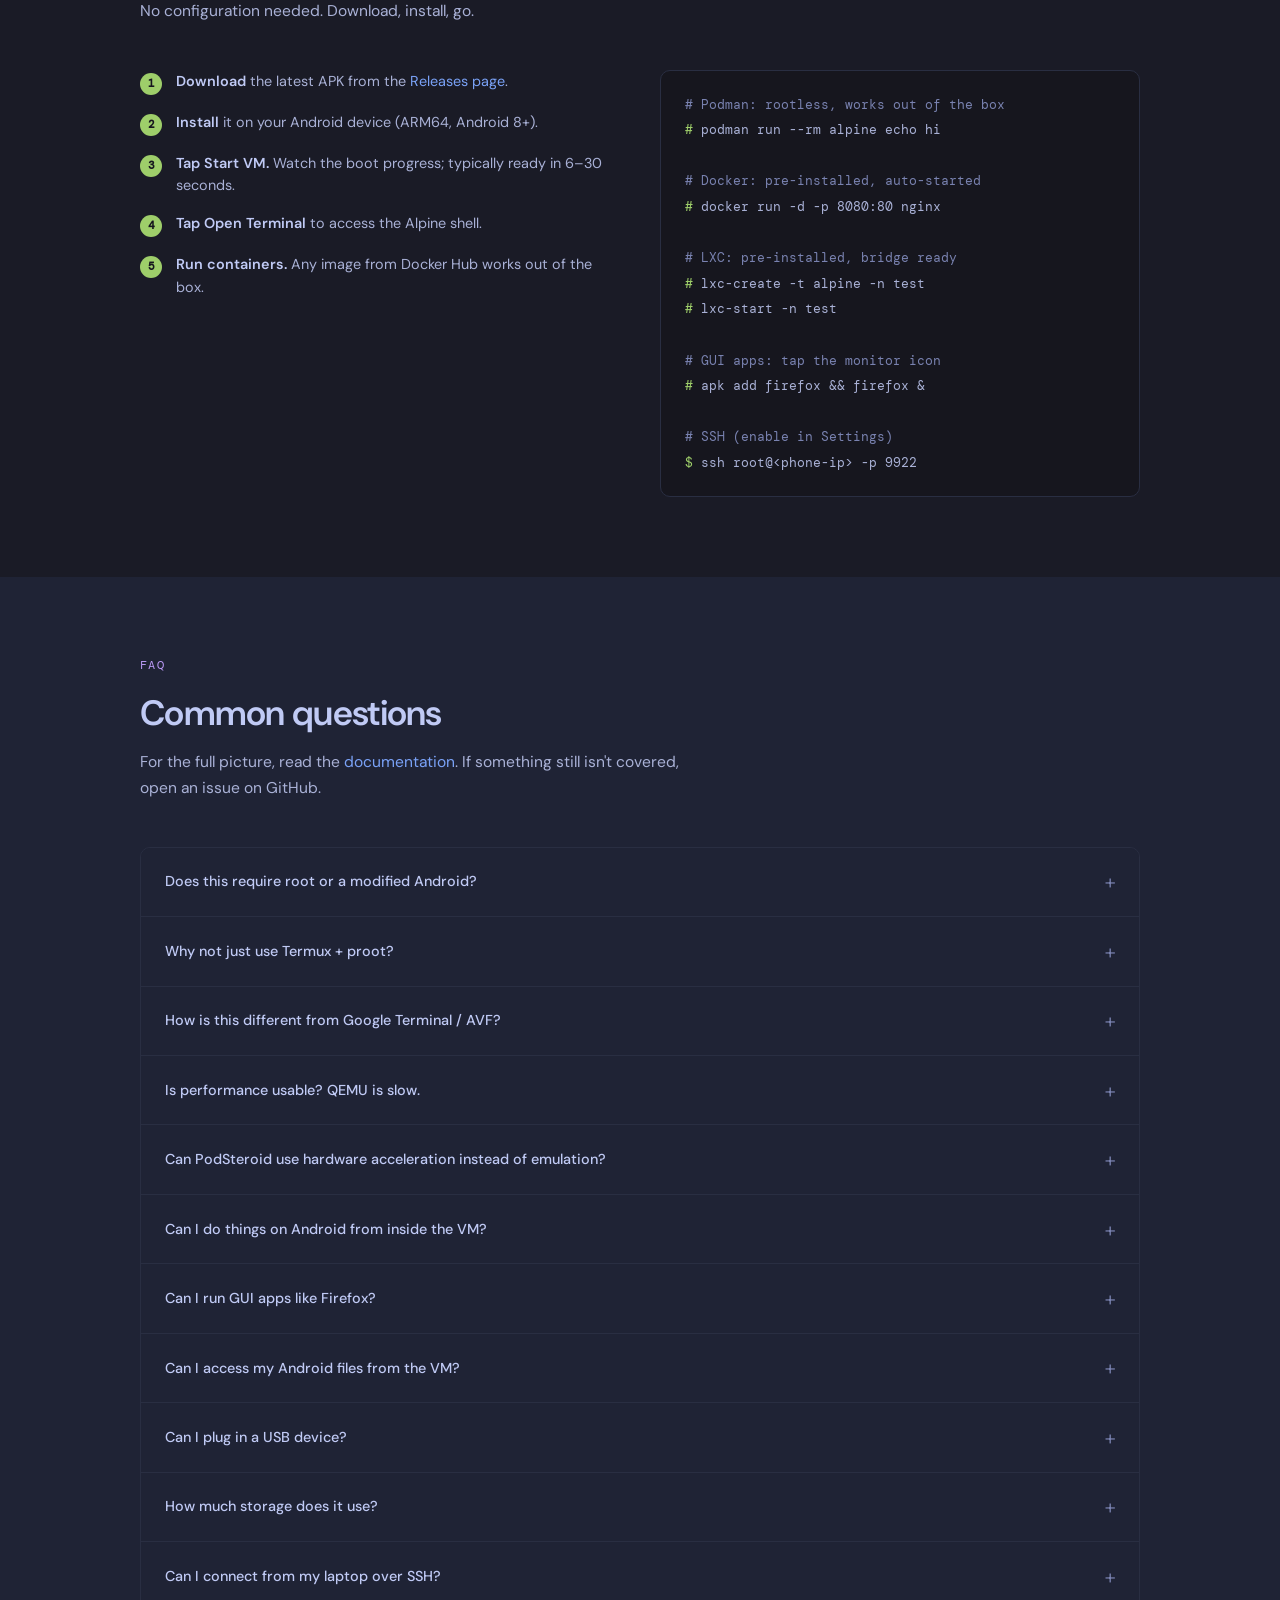
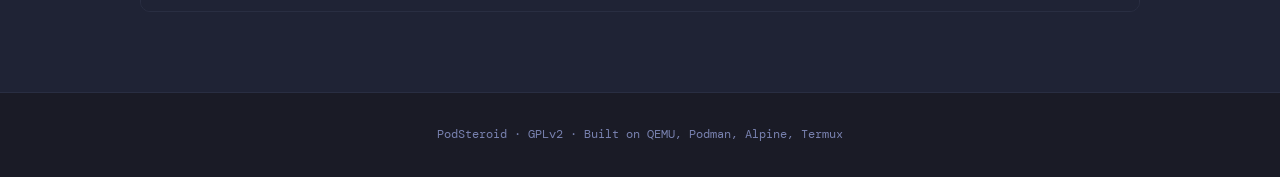
==== commit 27d03a8c: "Keep upstream attribution; strip non-attribution refs; add NOTICE Preserve ExTV/Podroid attribution " ====
--- a/docs/index.html
+++ b/docs/index.html
@@ -8,12 +8,9 @@
   <meta property="og:title" content="PodSteroid: Linux containers on Android, no root required" />
   <meta property="og:description" content="Spin up a real Alpine Linux VM with a full Podman runtime on any Android 8+ ARM64 device. QEMU software emulation everywhere, or near-native AVF (pKVM) acceleration on supported Pixels. No root, no Magisk." />
   <meta property="og:type" content="website" />
-  <meta property="og:url" content="https://extv.github.io/PodSteroid/" />
-  <meta property="og:image" content="https://extv.github.io/PodSteroid/logo.png" />
   <meta name="twitter:card" content="summary" />
   <meta name="twitter:title" content="PodSteroid" />
   <meta name="twitter:description" content="Linux containers on Android, no root required." />
-  <meta name="twitter:image" content="https://extv.github.io/PodSteroid/logo.png" />
   <link rel="icon" type="image/png" href="logo.png" />
   <link rel="preconnect" href="https://fonts.googleapis.com" />
   <link rel="preconnect" href="https://fonts.gstatic.com" crossorigin />
@@ -1023,7 +1020,7 @@
 <!-- FOOTER -->
 <footer>
   <p>
-    PodSteroid · <a href="">github.com/ExTV/PodSteroid</a> · GPLv2 ·
+    PodSteroid · GPLv2 ·
     Built on <a href="https://www.qemu.org">QEMU</a>, <a href="https://podman.io">Podman</a>, <a href="https://alpinelinux.org">Alpine</a>, <a href="https://github.com/termux/termux-app">Termux</a>
   </p>
 </footer>
